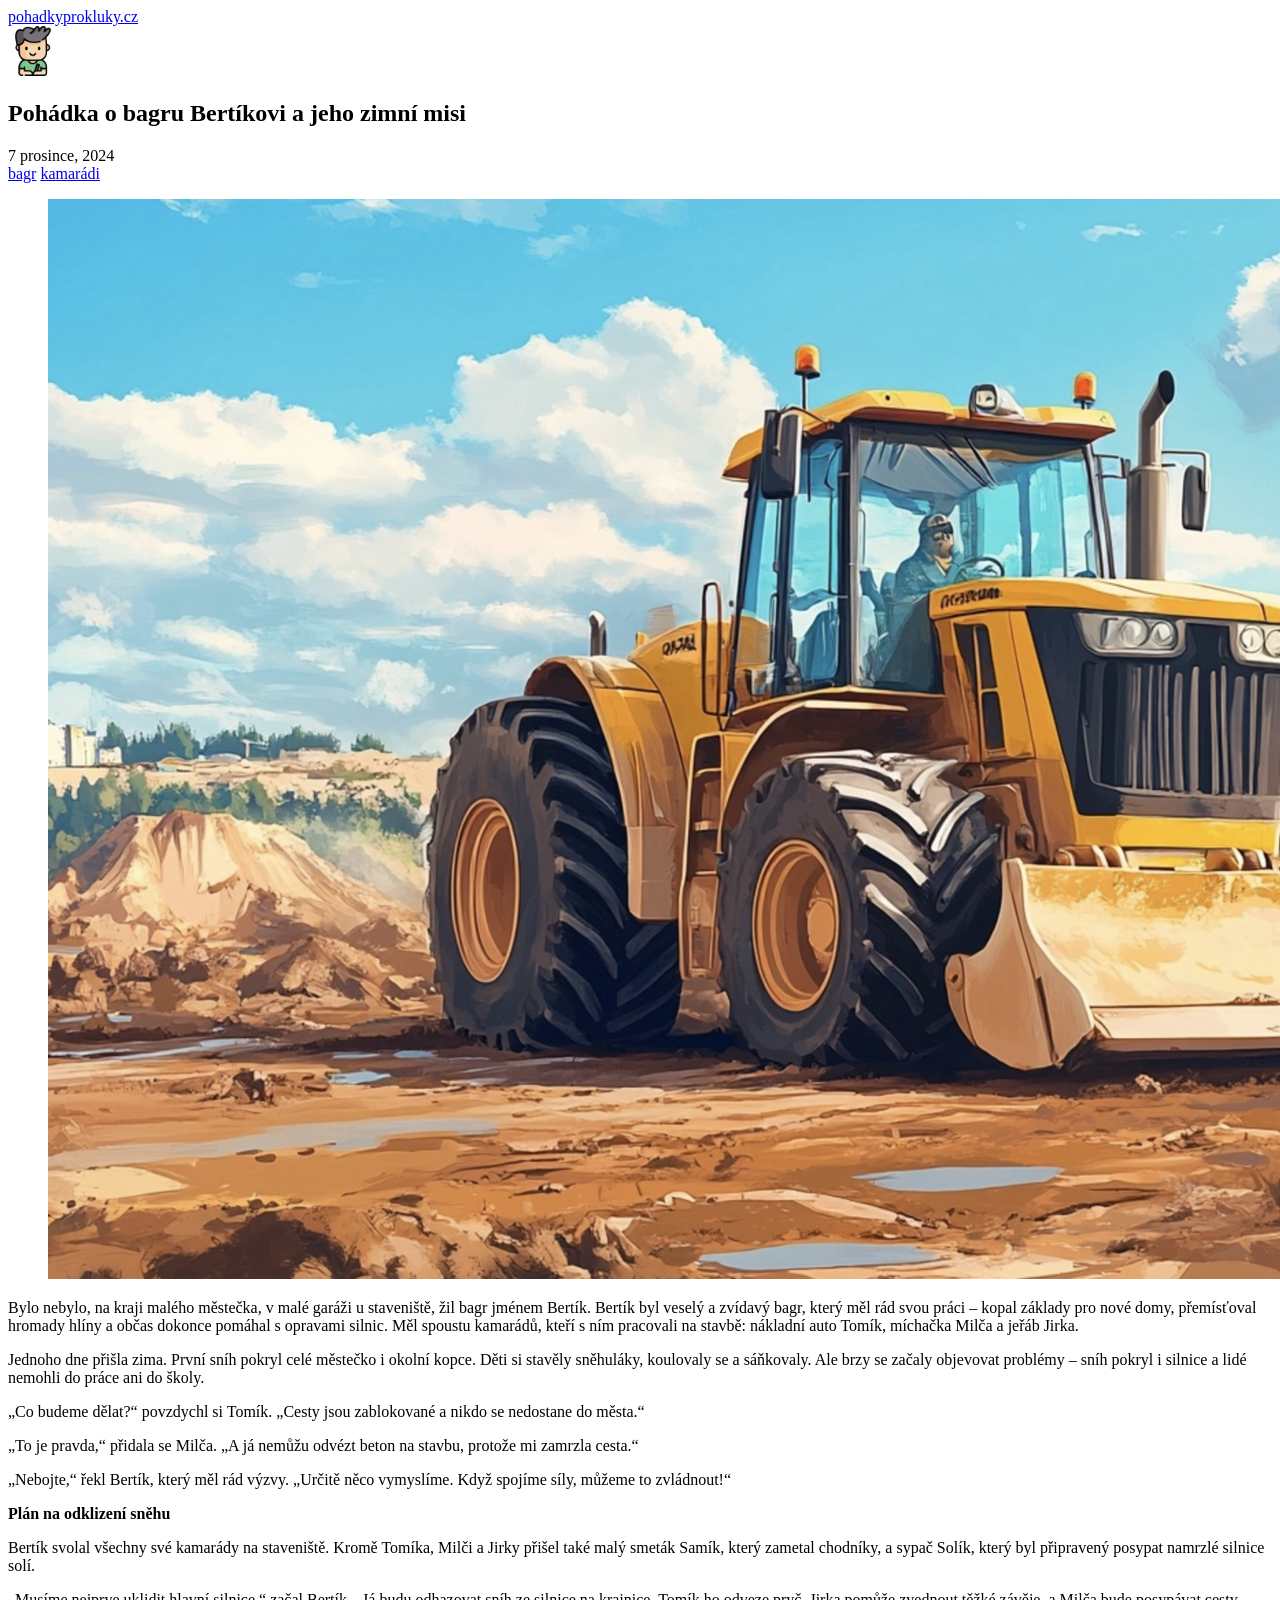
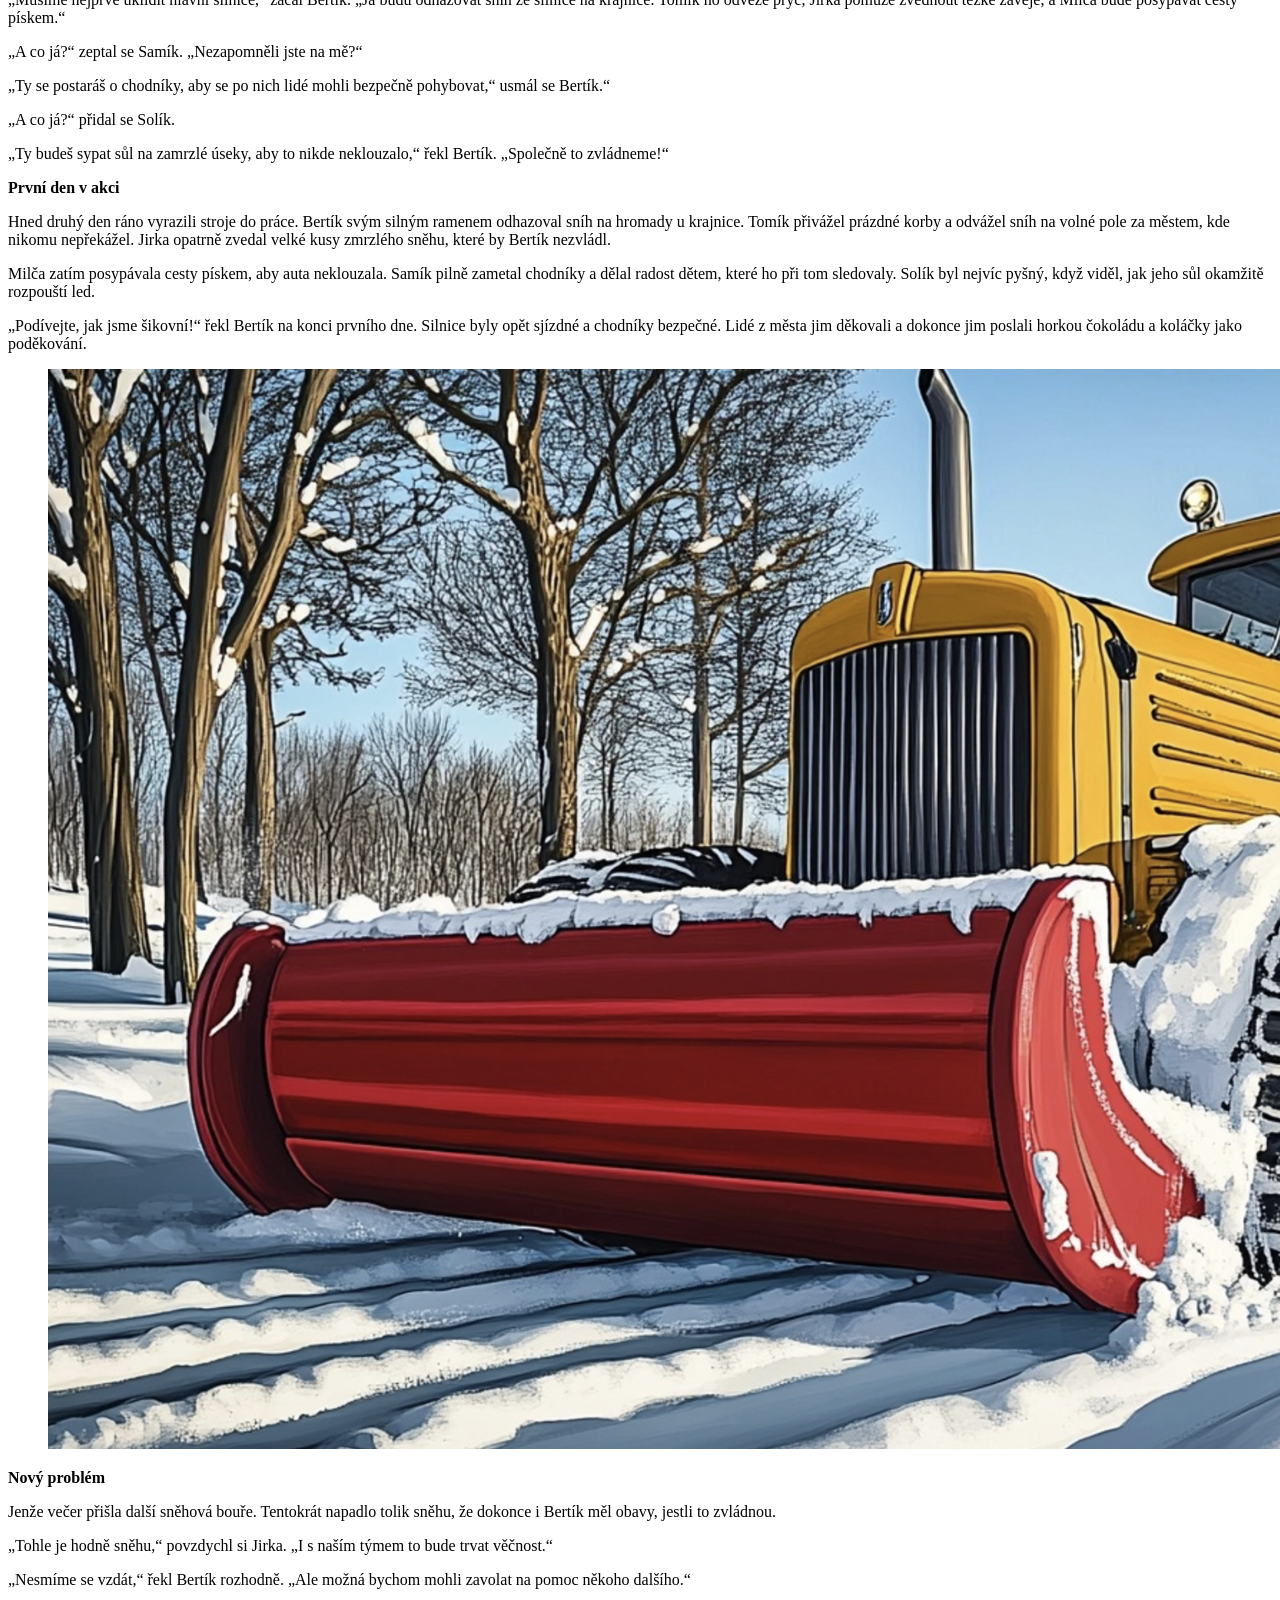
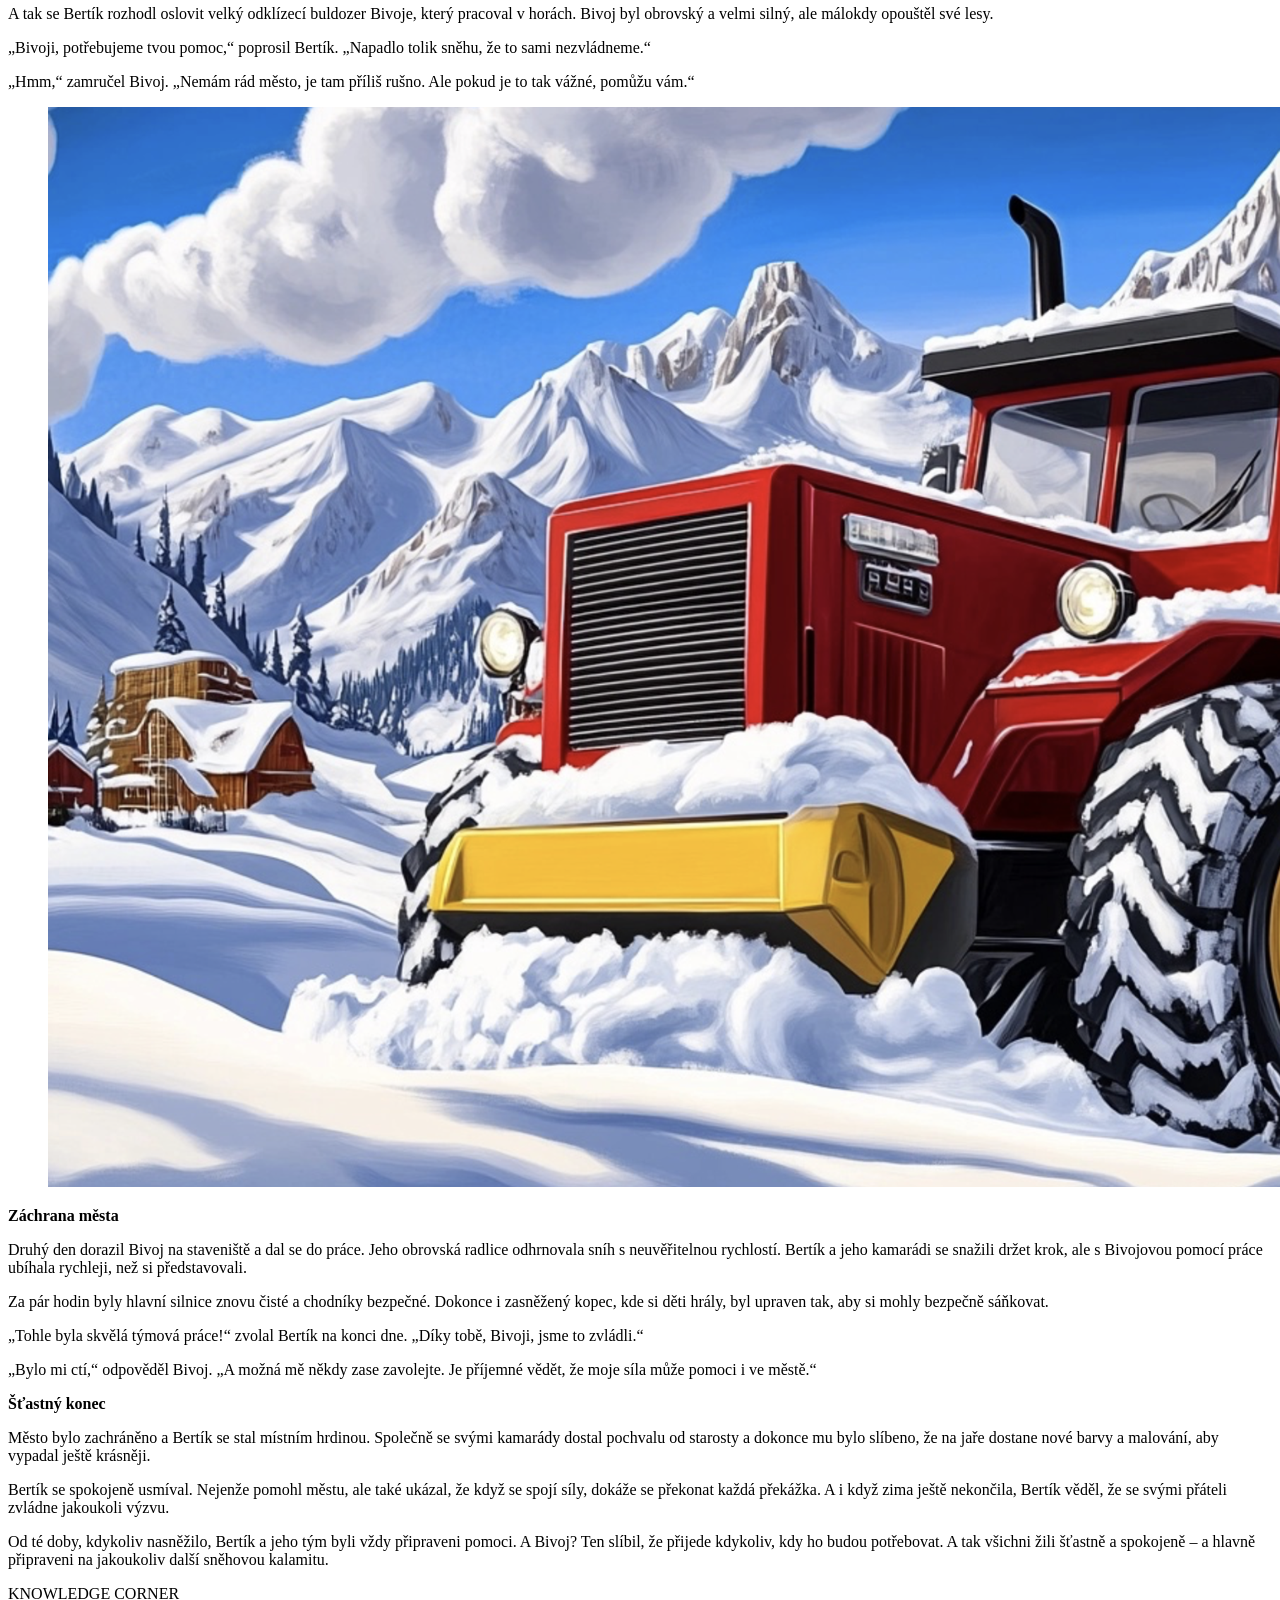
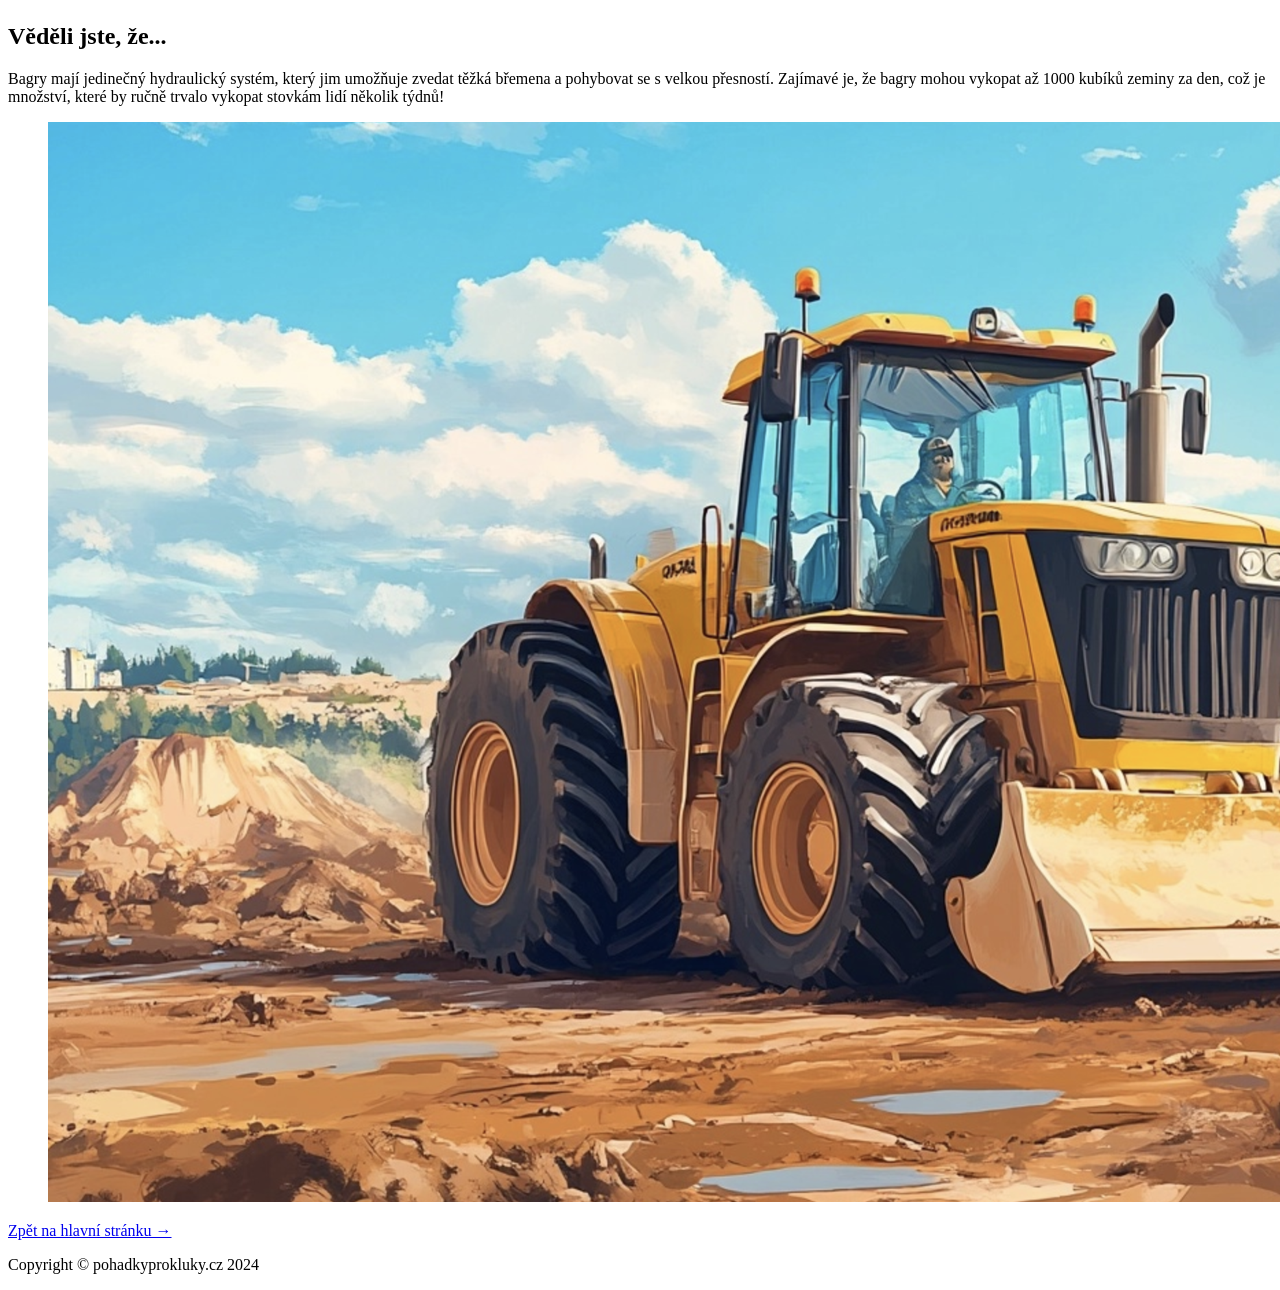
==== pohadka-o-bagrovi.html @ a54aa31a "hasicak" ====
<!DOCTYPE html>
<html lang="en">
    <head>
        <meta charset="utf-8" />
        <meta name="viewport" content="width=device-width, initial-scale=1, shrink-to-fit=no" />
        <meta name="description" content="Pohádky na dobrou noc, Pohádky do postele, Pohádky pro deti, Pohadky pro kluky, Pohádka o mašince Elišce" />
        <meta name="author" content="Roman Emphonic" />
        <title>Pohádka o mašince Elišce = Pohádky pro kluky</title>
        <!-- Favicon-->
        <link rel="icon" type="image/x-icon" href="assets/favicon.ico" />
        <!-- Core theme CSS (includes Bootstrap)-->
        <link href="css/styles.css" rel="stylesheet" />
    </head>
    <!-- Google tag (gtag.js) -->
    <script async src="https://www.googletagmanager.com/gtag/js?id=G-P7T6HJN109"></script>
    <script>
        window.dataLayer = window.dataLayer || [];
        function gtag(){dataLayer.push(arguments);}
        gtag('js', new Date());

        gtag('config', 'G-P7T6HJN109');
    </script>
    <body>
        <!-- End Google Tag Manager (noscript) -->
        <!-- Responsive navbar-->
        <nav class="navbar navbar-expand-lg navbar-dark bg-dark">
            <div class="container">
                <a class="navbar-brand" href="https://pohadkyprokluky.cz">pohadkyprokluky.cz</a>
                <!--
                    <button class="navbar-toggler" type="button" data-bs-toggle="collapse" data-bs-target="#navbarSupportedContent" aria-controls="navbarSupportedContent" aria-expanded="false" aria-label="Toggle navigation"><span class="navbar-toggler-icon"></span></button>
                    <div class="collapse navbar-collapse" id="navbarSupportedContent">
                        <ul class="navbar-nav ms-auto mb-2 mb-lg-0">

                            <li class="nav-item"><a class="nav-link" href="#">Home</a></li>
                            <li class="nav-item"><a class="nav-link" href="#!">About</a></li>
                            <li class="nav-item"><a class="nav-link" href="#!">Contact</a></li>
                            <li class="nav-item"><a class="nav-link active" aria-current="page" href="#">Pohádky</a></li>
                        </ul>
                    </div>
                --> 
            </div>
        </nav>
        <!-- Page header with logo and tagline-->
        <header class="py-5 bg-light border-bottom mb-4">
            <div class="container">
                <div class="text-center">
                    <img class="img-fluid rounded" src="assets/kluk.png" style="width: 50px; height: auto;" />
                </div>
            </div>
        </header>
        <!-- Page content-->
        <div class="container">
            <div class="row">
                <!-- Blog entries-->
                <div class="col-lg-12">
                    <!-- Featured blog post-->
                    <div class="card mb-4">
                            <!-- ARTICLE-->
                            <article>
                                <!-- Post header-->
                                <header class="mb-4">
                                    <div class="card-body">
                                        <!-- Post title-->
                                        <h1 class="fw-bolder mb-1">Pohádka o bagru Bertíkovi a jeho zimní misi</h1>
                                        <!-- Post meta content-->
                                        <div class="text-muted fst-italic mb-2">7 prosince, 2024</div>
                                        <!-- Post categories-->
                                        <a class="badge bg-secondary text-decoration-none link-light" href="#!">bagr</a>
                                        <a class="badge bg-secondary text-decoration-none link-light" href="#!">kamarádi</a>
                                    </div>
                                </header>

                                <!-- Post content-->
                                <section class="mb-5">
                                    <div class="card-body">

                                        <!-- Preview image figure-->
                                        <figure class="mb-4"><img class="img-fluid rounded" src="assets/buldozer-main.png" alt="Pohadka o bagrovi" /></figure>
                                        
                                        <p class="fs-5 mb-4">
                                            Bylo nebylo, na kraji malého městečka, v malé garáži u staveniště, žil bagr jménem Bertík. Bertík byl veselý a zvídavý bagr, který měl rád svou práci – kopal základy pro nové domy, přemísťoval hromady hlíny a občas dokonce pomáhal s opravami silnic. Měl spoustu kamarádů, kteří s ním pracovali na stavbě: nákladní auto Tomík, míchačka Milča a jeřáb Jirka.
                                        </p>

                                        <p class="fs-5 mb-4">
                                            Jednoho dne přišla zima. První sníh pokryl celé městečko i okolní kopce. Děti si stavěly sněhuláky, koulovaly se a sáňkovaly. Ale brzy se začaly objevovat problémy – sníh pokryl i silnice a lidé nemohli do práce ani do školy.
                                        </p>

                                        <p class="fs-5 mb-4">
                                            „Co budeme dělat?“ povzdychl si Tomík. „Cesty jsou zablokované a nikdo se nedostane do města.“
                                        </p>

                                        <p class="fs-5 mb-4">
                                            „To je pravda,“ přidala se Milča. „A já nemůžu odvézt beton na stavbu, protože mi zamrzla cesta.“
                                        </p>

                                        <p class="fs-5 mb-4">
                                            „Nebojte,“ řekl Bertík, který měl rád výzvy. „Určitě něco vymyslíme. Když spojíme síly, můžeme to zvládnout!“
                                        </p>

                                        <p class="fs-5 mb-4">
                                            <b>Plán na odklizení sněhu</b>
                                        </p>
                                        <p class="fs-5 mb-4">
                                            Bertík svolal všechny své kamarády na staveniště. Kromě Tomíka, Milči a Jirky přišel také malý smeták Samík, který zametal chodníky, a sypač Solík, který byl připravený posypat namrzlé silnice solí.
                                        </p>

                                        <p class="fs-5 mb-4">
                                            „Musíme nejprve uklidit hlavní silnice,“ začal Bertík. „Já budu odhazovat sníh ze silnice na krajnice. Tomík ho odveze pryč, Jirka pomůže zvednout těžké závěje, a Milča bude posypávat cesty pískem.“
                                        </p>

                                        <p class="fs-5 mb-4">
                                            „A co já?“ zeptal se Samík. „Nezapomněli jste na mě?“
                                        </p>

                                        <p class="fs-5 mb-4">
                                            „Ty se postaráš o chodníky, aby se po nich lidé mohli bezpečně pohybovat,“ usmál se Bertík.“
                                        </p>

                                        <p class="fs-5 mb-4">
                                            „A co já?“ přidal se Solík.
                                        </p>

                                        <p class="fs-5 mb-4">
                                            „Ty budeš sypat sůl na zamrzlé úseky, aby to nikde neklouzalo,“ řekl Bertík. „Společně to zvládneme!“
                                        </p>


                                        <p class="fs-5 mb-4">
                                            <b>První den v akci</b>
                                        </p>
                                        <p class="fs-5 mb-4">
                                            Hned druhý den ráno vyrazili stroje do práce. Bertík svým silným ramenem odhazoval sníh na hromady u krajnice. Tomík přivážel prázdné korby a odvážel sníh na volné pole za městem, kde nikomu nepřekážel. Jirka opatrně zvedal velké kusy zmrzlého sněhu, které by Bertík nezvládl.
                                        </p>

                                        <p class="fs-5 mb-4">
                                            Milča zatím posypávala cesty pískem, aby auta neklouzala. Samík pilně zametal chodníky a dělal radost dětem, které ho při tom sledovaly. Solík byl nejvíc pyšný, když viděl, jak jeho sůl okamžitě rozpouští led.
                                        </p>

                                        <p class="fs-5 mb-4">
                                            „Podívejte, jak jsme šikovní!“ řekl Bertík na konci prvního dne. Silnice byly opět sjízdné a chodníky bezpečné. Lidé z města jim děkovali a dokonce jim poslali horkou čokoládu a koláčky jako poděkování.
                                        </p>

                                        <figure class="mb-4"><img class="img-fluid rounded" src="assets/bagr-ve-snehu.png" alt="bagr-ve-snehu.png" /></figure>


                                        <p class="fs-5 mb-4">
                                            <b>Nový problém</b>
                                        </p>


                                        <p class="fs-5 mb-4">
                                            Jenže večer přišla další sněhová bouře. Tentokrát napadlo tolik sněhu, že dokonce i Bertík měl obavy, jestli to zvládnou.
                                        </p>

                                        <p class="fs-5 mb-4">
                                            „Tohle je hodně sněhu,“ povzdychl si Jirka. „I s naším týmem to bude trvat věčnost.“
                                        </p>

                                        <p class="fs-5 mb-4">
                                            „Nesmíme se vzdát,“ řekl Bertík rozhodně. „Ale možná bychom mohli zavolat na pomoc někoho dalšího.“
                                        </p>

                                        <p class="fs-5 mb-4">
                                            A tak se Bertík rozhodl oslovit velký odklízecí buldozer Bivoje, který pracoval v horách. Bivoj byl obrovský a velmi silný, ale málokdy opouštěl své lesy.
                                        </p>

                                        <p class="fs-5 mb-4">
                                            „Bivoji, potřebujeme tvou pomoc,“ poprosil Bertík. „Napadlo tolik sněhu, že to sami nezvládneme.“
                                        </p>

                                        <p class="fs-5 mb-4">
                                            „Hmm,“ zamručel Bivoj. „Nemám rád město, je tam příliš rušno. Ale pokud je to tak vážné, pomůžu vám.“
                                        </p>

        

                                        <figure class="mb-4"><img class="img-fluid rounded" src="assets/bagr3.png" alt="bagr3" /></figure>

                                        <p class="fs-5 mb-4">
                                            <b>Záchrana města</b>
                                        </p>


                                        <p class="fs-5 mb-4">
                                            Druhý den dorazil Bivoj na staveniště a dal se do práce. Jeho obrovská radlice odhrnovala sníh s neuvěřitelnou rychlostí. Bertík a jeho kamarádi se snažili držet krok, ale s Bivojovou pomocí práce ubíhala rychleji, než si představovali.
                                        </p>

                                        <p class="fs-5 mb-4">
                                            Za pár hodin byly hlavní silnice znovu čisté a chodníky bezpečné. Dokonce i zasněžený kopec, kde si děti hrály, byl upraven tak, aby si mohly bezpečně sáňkovat.
                                        </p>

                                        <p class="fs-5 mb-4">
                                            „Tohle byla skvělá týmová práce!“ zvolal Bertík na konci dne. „Díky tobě, Bivoji, jsme to zvládli.“
                                        </p>

                                        <p class="fs-5 mb-4">
                                            „Bylo mi ctí,“ odpověděl Bivoj. „A možná mě někdy zase zavolejte. Je příjemné vědět, že moje síla může pomoci i ve městě.“
                                        </p>

                                        <p class="fs-5 mb-4">
                                            <b>Šťastný konec</b>
                                        </p>


                                        <p class="fs-5 mb-4">
                                            Město bylo zachráněno a Bertík se stal místním hrdinou. Společně se svými kamarády dostal pochvalu od starosty a dokonce mu bylo slíbeno, že na jaře dostane nové barvy a malování, aby vypadal ještě krásněji.
                                        </p>

                                        <p class="fs-5 mb-4">
                                            Bertík se spokojeně usmíval. Nejenže pomohl městu, ale také ukázal, že když se spojí síly, dokáže se překonat každá překážka. A i když zima ještě nekončila, Bertík věděl, že se svými přáteli zvládne jakoukoli výzvu.
                                        </p>

                                        <p class="fs-5 mb-4">
                                            Od té doby, kdykoliv nasněžilo, Bertík a jeho tým byli vždy připraveni pomoci. A Bivoj? Ten slíbil, že přijede kdykoliv, kdy ho budou potřebovat. A tak všichni žili šťastně a spokojeně – a hlavně připraveni na jakoukoliv další sněhovou kalamitu.
                                        </p>
                            
                                    </div>
                                    <div class="card-header">KNOWLEDGE CORNER</div>
                                    <div class="card-body">
                                        <h2 class="fw-bolder mb-4 mt-5">Věděli jste, že...</h2>
                                        <p class="fs-5 mb-4">
                                            Bagry mají jedinečný hydraulický systém, který jim umožňuje zvedat těžká břemena a pohybovat se s velkou přesností. Zajímavé je, že bagry mohou vykopat až 1000 kubíků zeminy za den, což je množství, které by ručně trvalo vykopat stovkám lidí několik týdnů!
                                        </p>
                                
                                        <figure class="mb-4"><img class="img-fluid rounded" src="assets/buldozer-main.png" alt="bagr-hydraulika" /></figure>
                                    </div>

                                </section>
                            </article>

                            <a class="btn btn-primary" href="index.html">Zpět na hlavní stránku →</a>
                        </div>
                    </div>
                </div>
        </div>
        <!-- Footer-->
        <footer class="py-5 bg-dark">
            <div class="container"><p class="m-0 text-center text-white">Copyright &copy; pohadkyprokluky.cz 2024</p></div>
        </footer>
        <!-- Bootstrap core JS-->
        <script src="https://cdn.jsdelivr.net/npm/bootstrap@5.2.3/dist/js/bootstrap.bundle.min.js"></script>
        <!-- Core theme JS-->
        <script src="js/scripts.js"></script>
    </body>
</html>
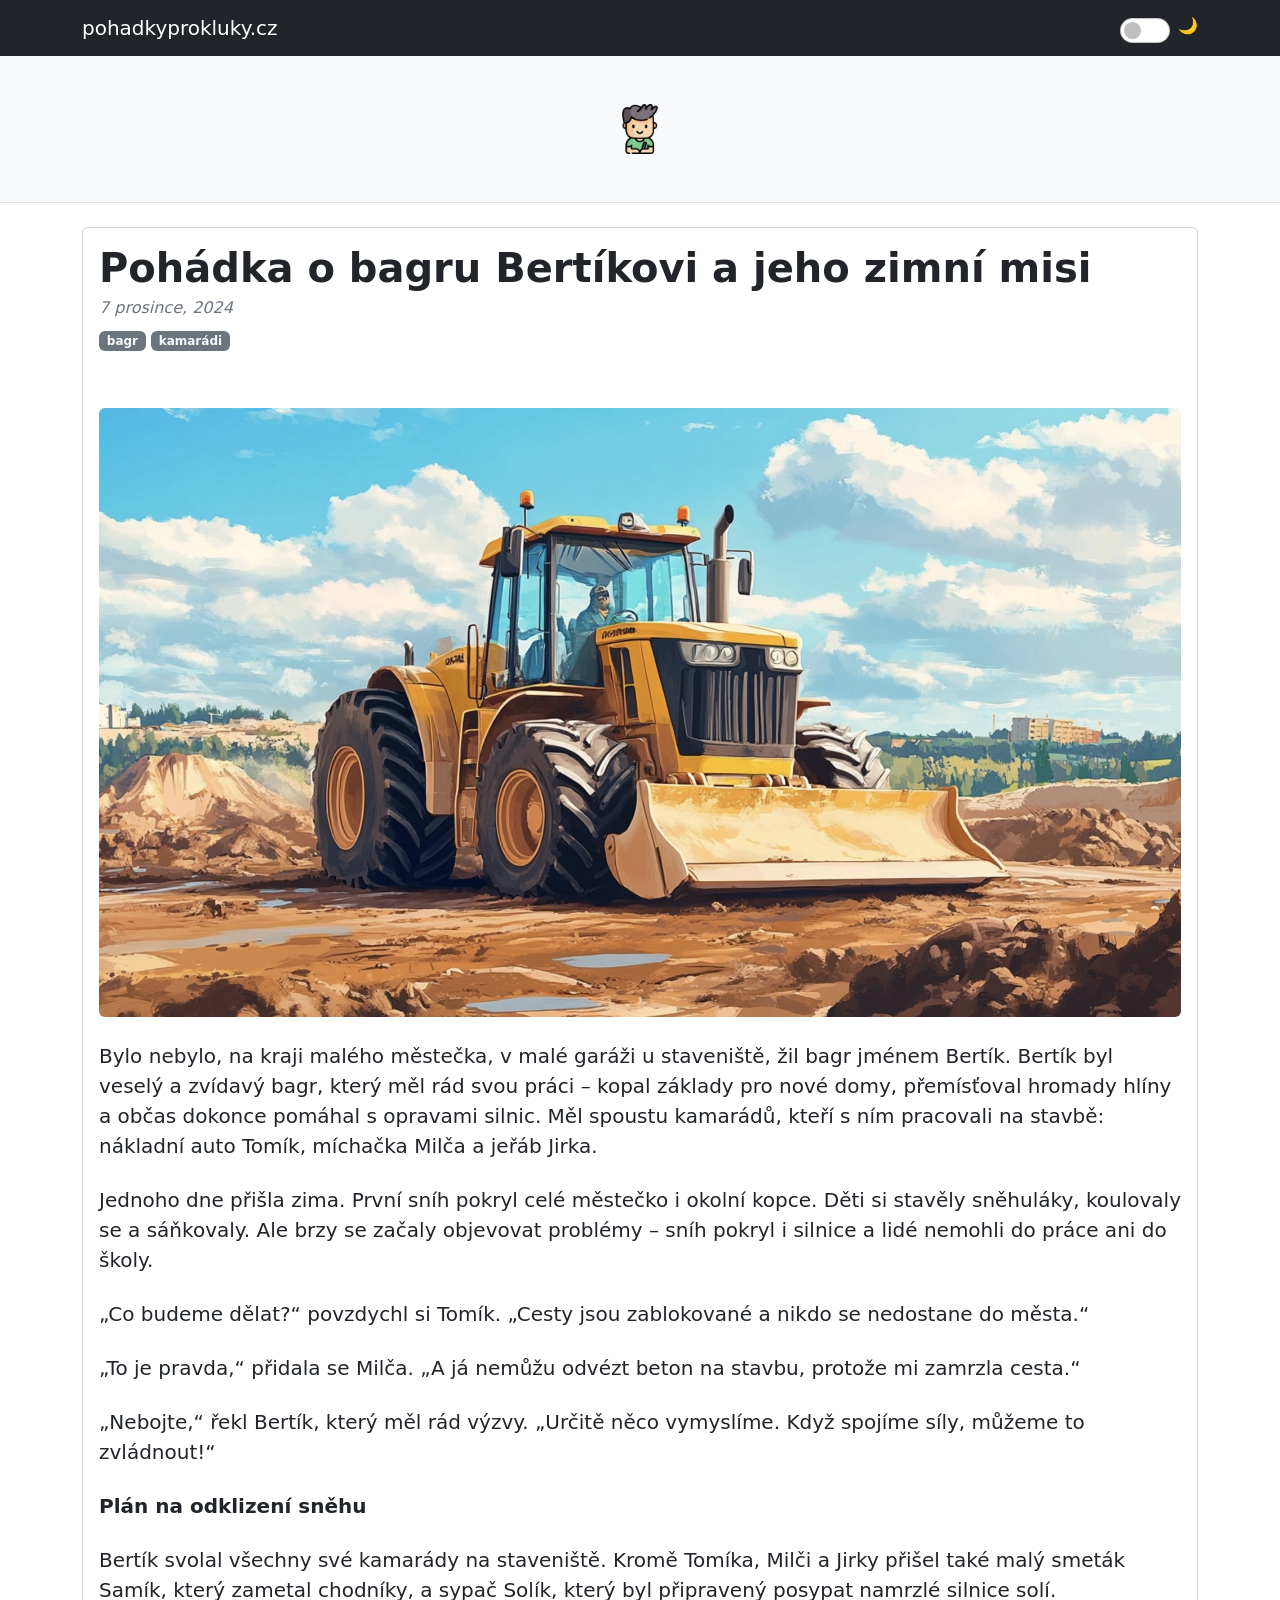
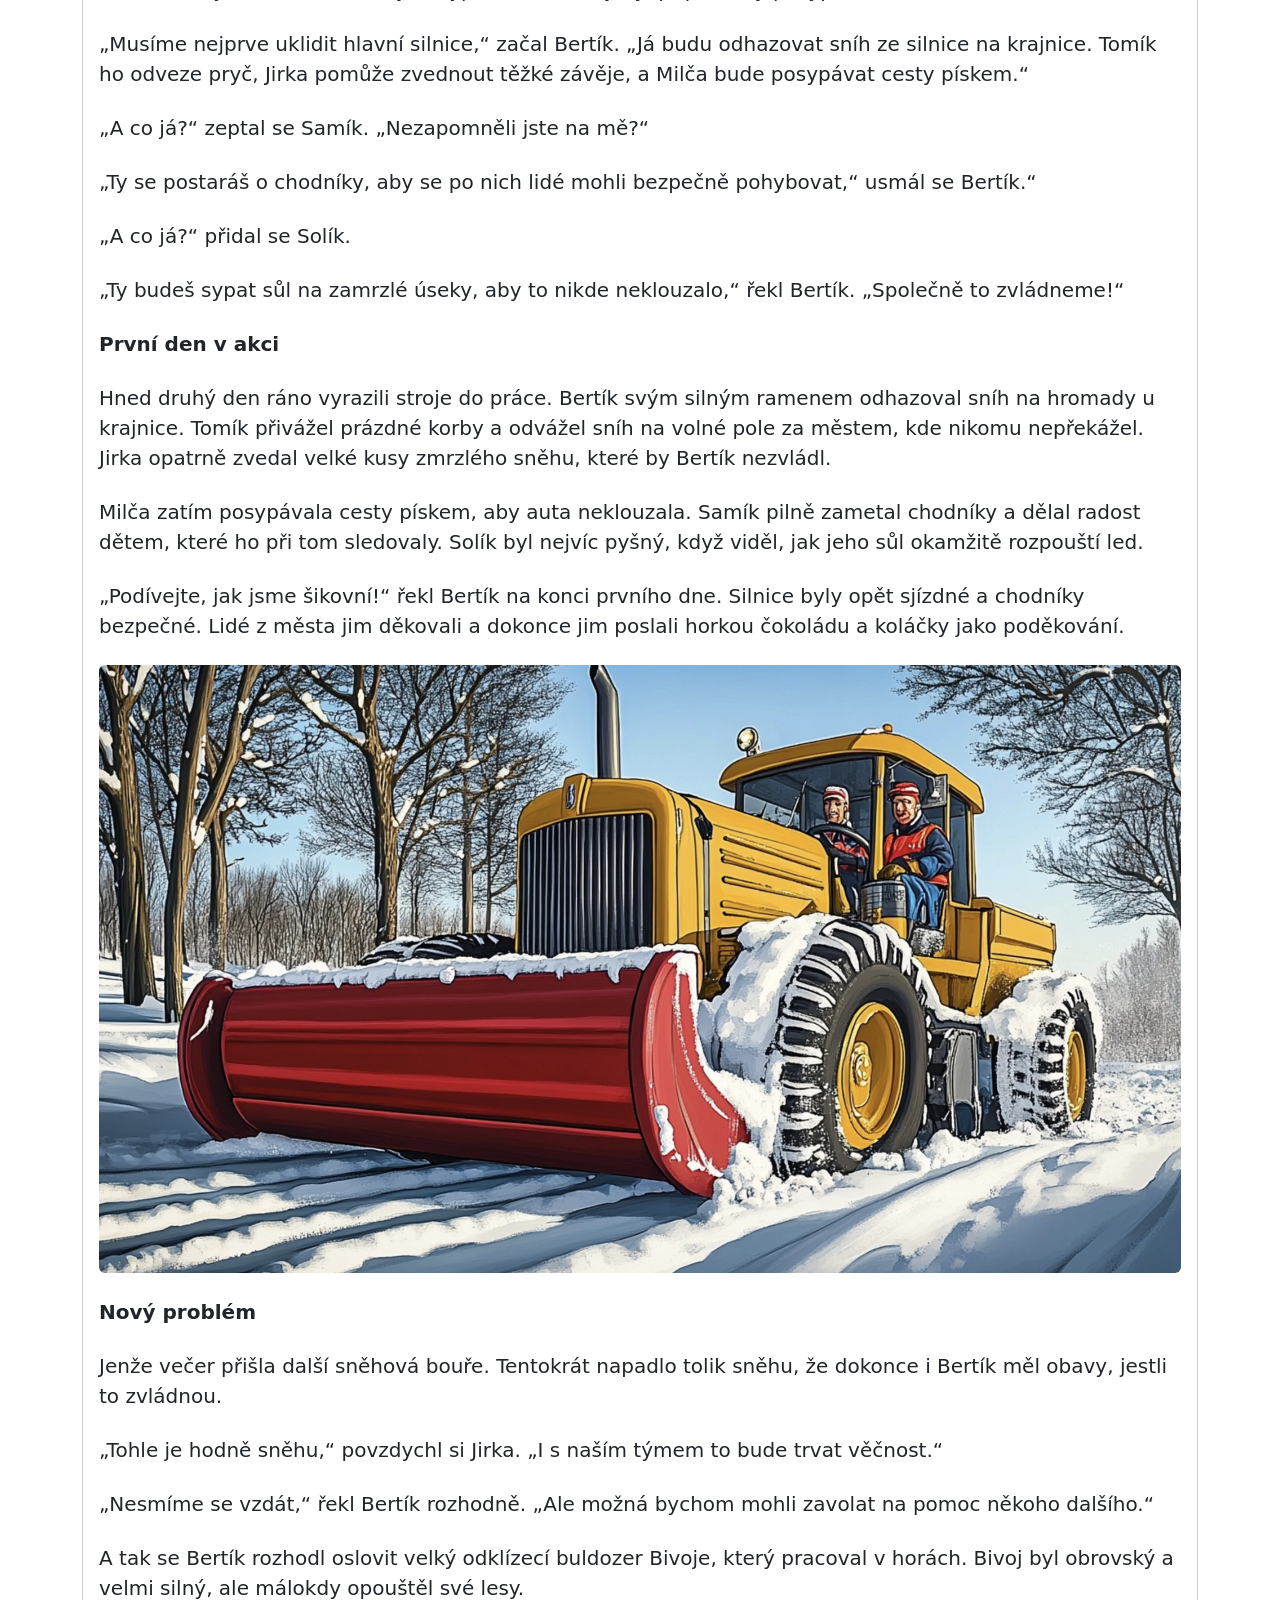
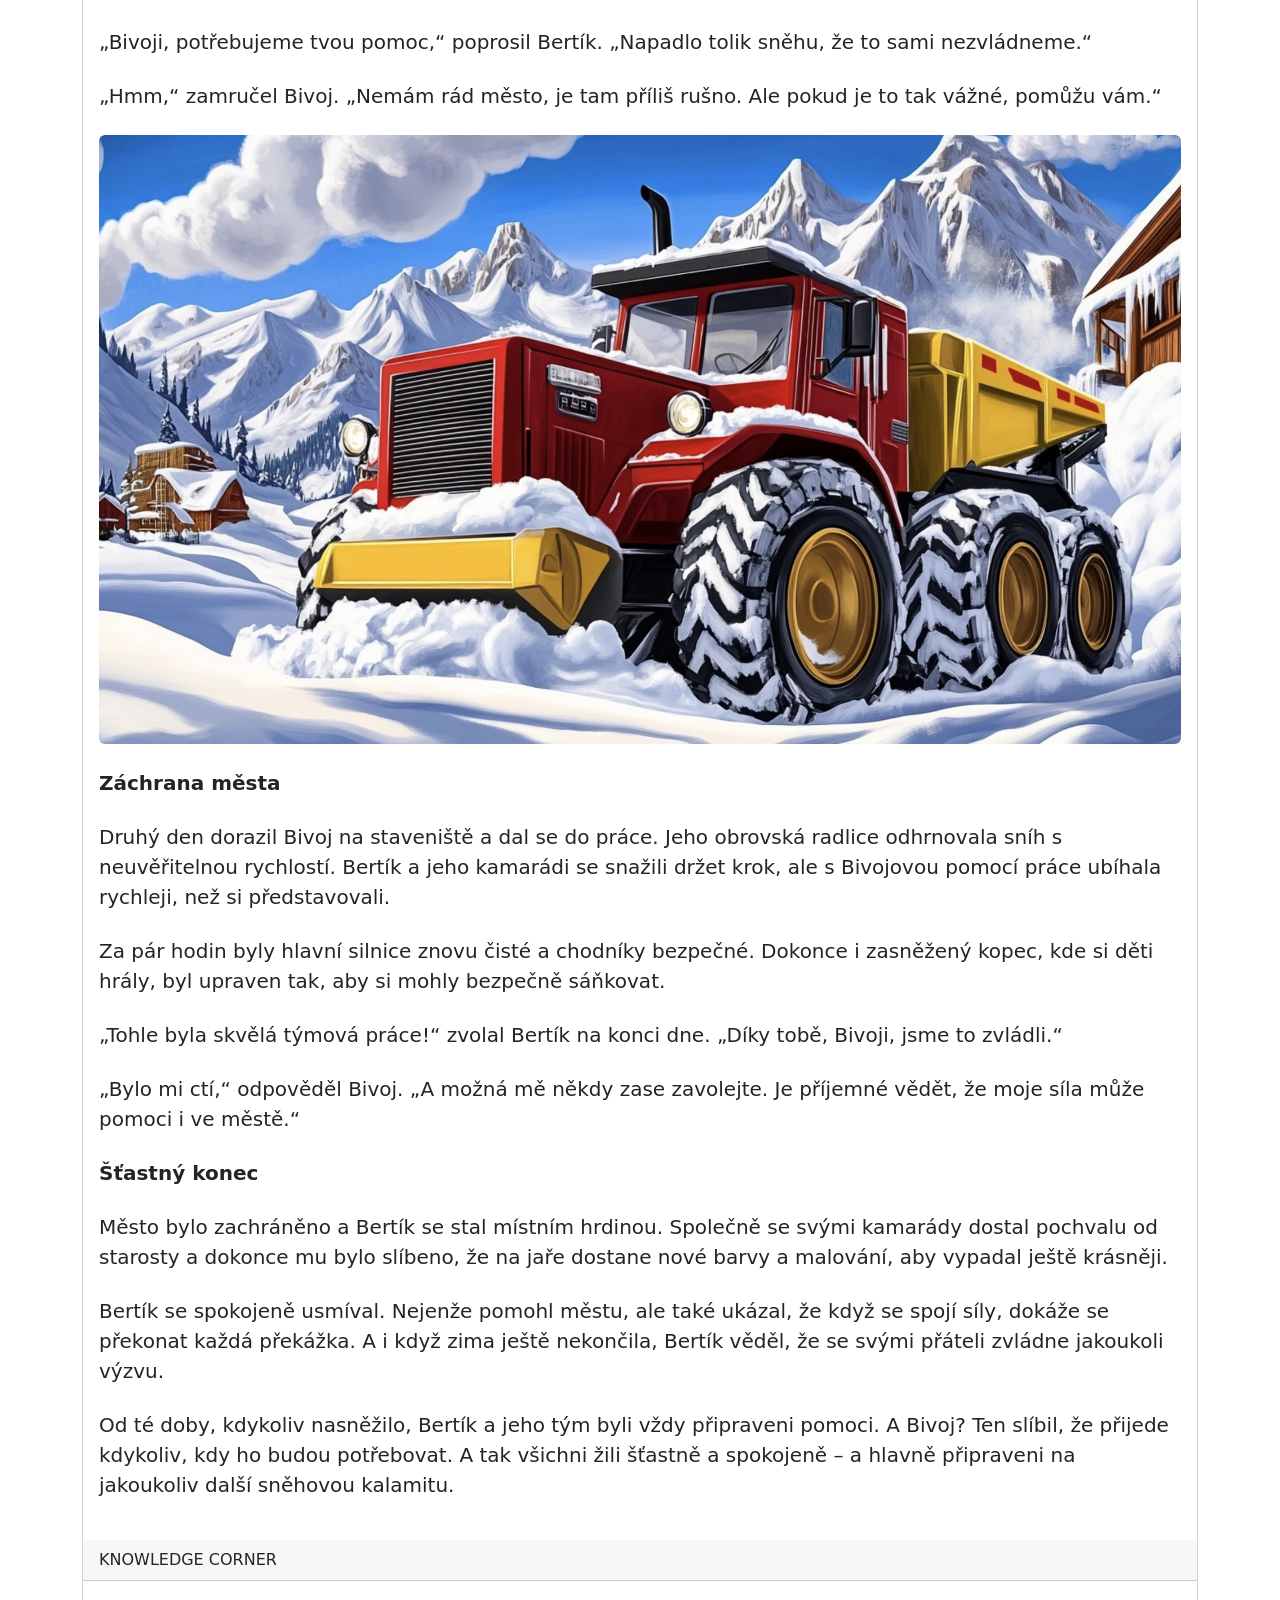
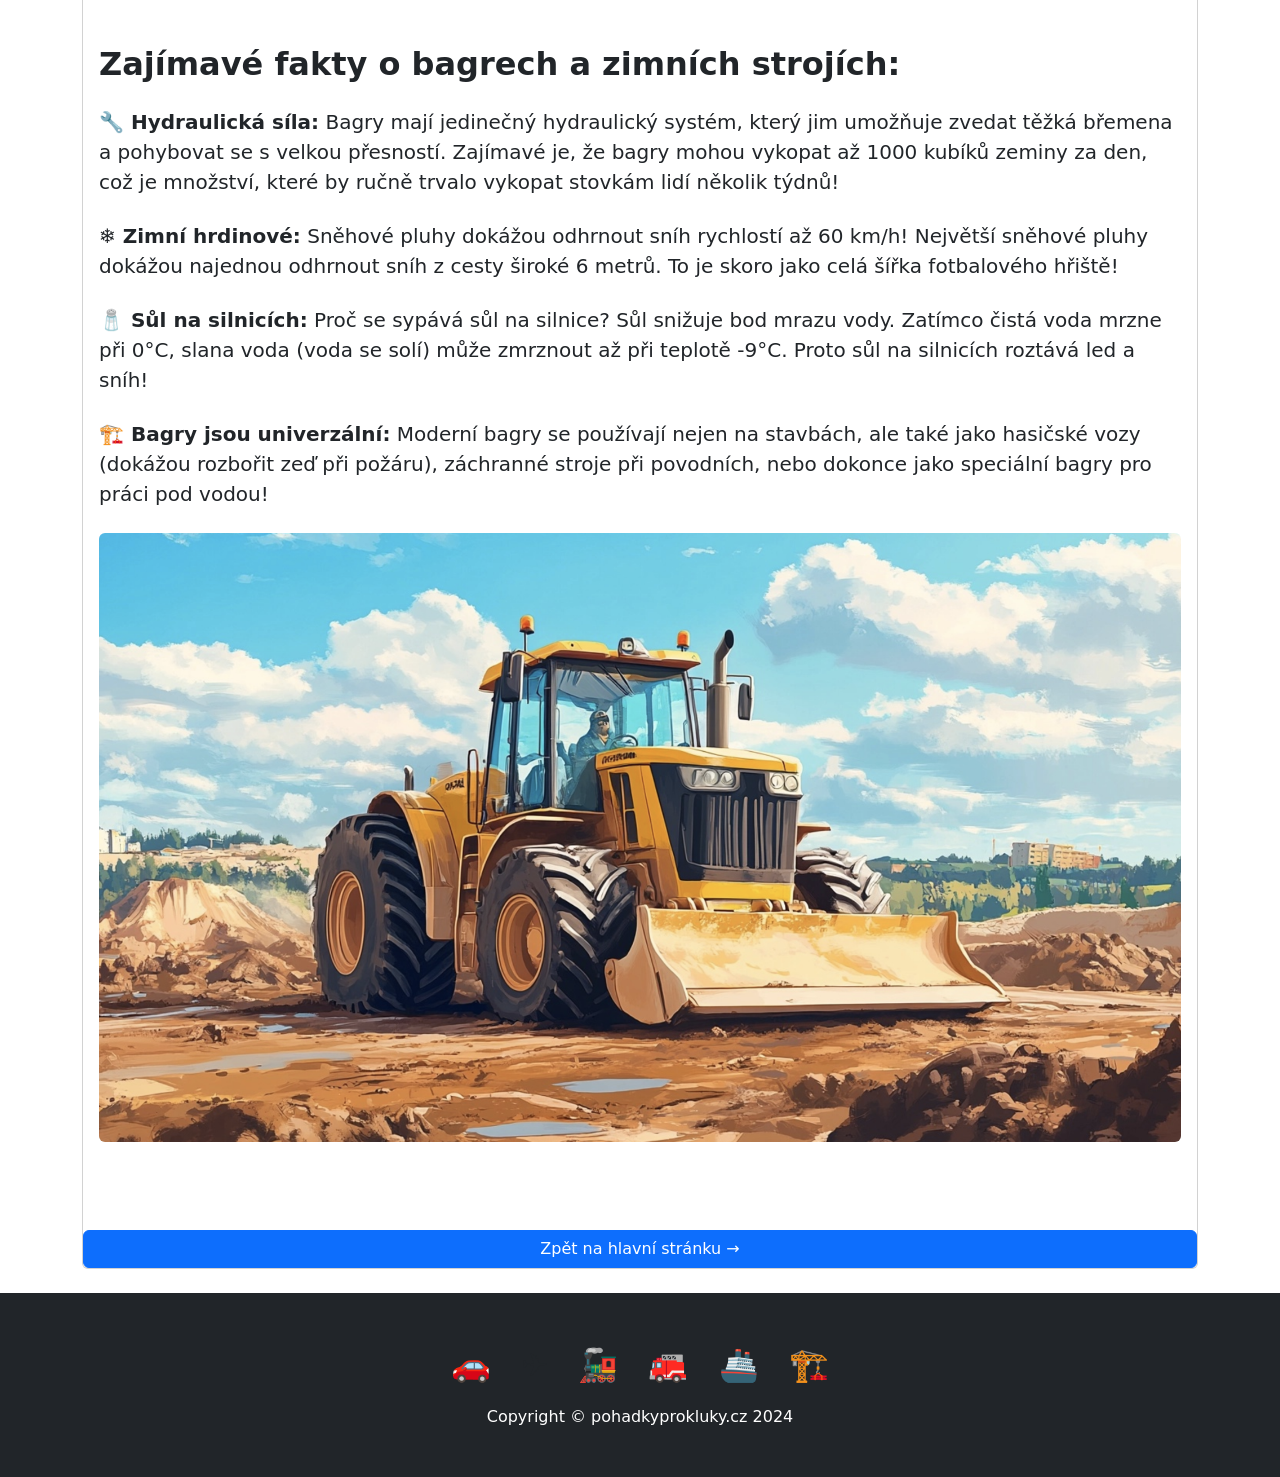
==== commit 00daf05d: "black@white&footer" ====
--- a/pohadka-o-bagrovi.html
+++ b/pohadka-o-bagrovi.html
@@ -10,7 +10,19 @@
         <link rel="icon" type="image/x-icon" href="assets/favicon.ico" />
         <!-- Core theme CSS (includes Bootstrap)-->
         <link href="css/styles.css" rel="stylesheet" />
-    </head>
+        <!-- Prevent flash of white on dark mode -->
+        <script>
+            if (localStorage.getItem('darkMode') === 'enabled') {
+                document.documentElement.classList.add('dark-mode-preload');
+                document.addEventListener('DOMContentLoaded', function() {
+                    document.body.classList.add('dark-mode');
+                    document.documentElement.classList.remove('dark-mode-preload');
+                });
+            }
+        </script>
+        <style>
+            .dark-mode-preload { background-color: #2a2a2a; }
+        </style>    </head>
     <!-- Google tag (gtag.js) -->
     <script async src="https://www.googletagmanager.com/gtag/js?id=G-P7T6HJN109"></script>
     <script>
@@ -20,27 +32,45 @@
 
         gtag('config', 'G-P7T6HJN109');
     </script>
+    
+    <!-- Prevent flash of white on dark mode -->
+    <script>
+        (function() {
+            if (localStorage.getItem('darkMode') === 'enabled') {
+                document.documentElement.classList.add('dark-mode-instant');
+                if (document.readyState === 'loading') {
+                    document.addEventListener('DOMContentLoaded', function() {
+                        document.body.classList.add('dark-mode');
+                        setTimeout(function() {
+                            document.documentElement.classList.remove('dark-mode-instant');
+                        }, 50);
+                    });
+                } else {
+                    document.body.classList.add('dark-mode');
+                    setTimeout(function() {
+                        document.documentElement.classList.remove('dark-mode-instant');
+                    }, 50);
+                }
+            }
+        })();
+    </script>
+    
     <body>
         <!-- End Google Tag Manager (noscript) -->
         <!-- Responsive navbar-->
         <nav class="navbar navbar-expand-lg navbar-dark bg-dark">
             <div class="container">
-                <a class="navbar-brand" href="https://pohadkyprokluky.cz">pohadkyprokluky.cz</a>
-                <!--
-                    <button class="navbar-toggler" type="button" data-bs-toggle="collapse" data-bs-target="#navbarSupportedContent" aria-controls="navbarSupportedContent" aria-expanded="false" aria-label="Toggle navigation"><span class="navbar-toggler-icon"></span></button>
-                    <div class="collapse navbar-collapse" id="navbarSupportedContent">
-                        <ul class="navbar-nav ms-auto mb-2 mb-lg-0">
-
-                            <li class="nav-item"><a class="nav-link" href="#">Home</a></li>
-                            <li class="nav-item"><a class="nav-link" href="#!">About</a></li>
-                            <li class="nav-item"><a class="nav-link" href="#!">Contact</a></li>
-                            <li class="nav-item"><a class="nav-link active" aria-current="page" href="#">Pohádky</a></li>
-                        </ul>
+                <a class="navbar-brand" href="https://pohadkyprokluky.cz/">pohadkyprokluky.cz</a>
+                <div class="ms-auto">
+                    <div class="form-check form-switch">
+                        <input class="form-check-input" type="checkbox" id="darkModeToggle" style="width: 50px; height: 25px; cursor: pointer;">
+                        <label class="form-check-label text-white ms-2" for="darkModeToggle" style="cursor: pointer;">
+                            <span id="darkModeIcon">🌙</span>
+                        </label>
                     </div>
-                --> 
+                </div>
             </div>
-        </nav>
-        <!-- Page header with logo and tagline-->
+        </nav>        <!-- Page header with logo and tagline-->
         <header class="py-5 bg-light border-bottom mb-4">
             <div class="container">
                 <div class="text-center">
@@ -217,9 +247,21 @@
                                     </div>
                                     <div class="card-header">KNOWLEDGE CORNER</div>
                                     <div class="card-body">
-                                        <h2 class="fw-bolder mb-4 mt-5">Věděli jste, že...</h2>
-                                        <p class="fs-5 mb-4">
-                                            Bagry mají jedinečný hydraulický systém, který jim umožňuje zvedat těžká břemena a pohybovat se s velkou přesností. Zajímavé je, že bagry mohou vykopat až 1000 kubíků zeminy za den, což je množství, které by ručně trvalo vykopat stovkám lidí několik týdnů!
+                                        <h2 class="fw-bolder mb-4 mt-5">Zajímavé fakty o bagrech a zimních strojích:</h2>
+                                        <p class="fs-5 mb-4">
+                                            <strong>🔧 Hydraulická síla:</strong> Bagry mají jedinečný hydraulický systém, který jim umožňuje zvedat těžká břemena a pohybovat se s velkou přesností. Zajímavé je, že bagry mohou vykopat až 1000 kubíků zeminy za den, což je množství, které by ručně trvalo vykopat stovkám lidí několik týdnů!
+                                        </p>
+                                        
+                                        <p class="fs-5 mb-4">
+                                            <strong>❄️ Zimní hrdinové:</strong> Sněhové pluhy dokážou odhrnout sníh rychlostí až 60 km/h! Největší sněhové pluhy dokážou najednou odhrnout sníh z cesty široké 6 metrů. To je skoro jako celá šířka fotbalového hřiště!
+                                        </p>
+                                        
+                                        <p class="fs-5 mb-4">
+                                            <strong>🧂 Sůl na silnicích:</strong> Proč se sypává sůl na silnice? Sůl snižuje bod mrazu vody. Zatímco čistá voda mrzne při 0°C, slana voda (voda se solí) může zmrznout až při teplotě -9°C. Proto sůl na silnicích roztává led a sníh!
+                                        </p>
+                                        
+                                        <p class="fs-5 mb-4">
+                                            <strong>🏗️ Bagry jsou univerzální:</strong> Moderní bagry se používají nejen na stavbách, ale také jako hasičské vozy (dokážou rozbořit zeď při požáru), záchranné stroje při povodních, nebo dokonce jako speciální bagry pro práci pod vodou!
                                         </p>
                                 
                                         <figure class="mb-4"><img class="img-fluid rounded" src="assets/buldozer-main.png" alt="bagr-hydraulika" /></figure>
@@ -235,10 +277,20 @@
         </div>
         <!-- Footer-->
         <footer class="py-5 bg-dark">
-            <div class="container"><p class="m-0 text-center text-white">Copyright &copy; pohadkyprokluky.cz 2024</p></div>
-        </footer>
-        <!-- Bootstrap core JS-->
-        <script src="https://cdn.jsdelivr.net/npm/bootstrap@5.2.3/dist/js/bootstrap.bundle.min.js"></script>
+            <div class="container">
+                <div class="text-center">
+                    <div class="footer-vehicles mb-3">
+                        <span style="--delay: 0">🚗</span>
+                        <span style="--delay: 1">✈️</span>
+                        <span style="--delay: 2">🚂</span>
+                        <span style="--delay: 3">🚒</span>
+                        <span style="--delay: 4">🚢</span>
+                        <span style="--delay: 5">🏗️</span>
+                    </div>
+                    <p class="m-0 text-center text-white">Copyright &copy; pohadkyprokluky.cz 2024</p>
+                </div>
+            </div>
+        </footer>        <script src="https://cdn.jsdelivr.net/npm/bootstrap@5.2.3/dist/js/bootstrap.bundle.min.js"></script>
         <!-- Core theme JS-->
         <script src="js/scripts.js"></script>
     </body>
